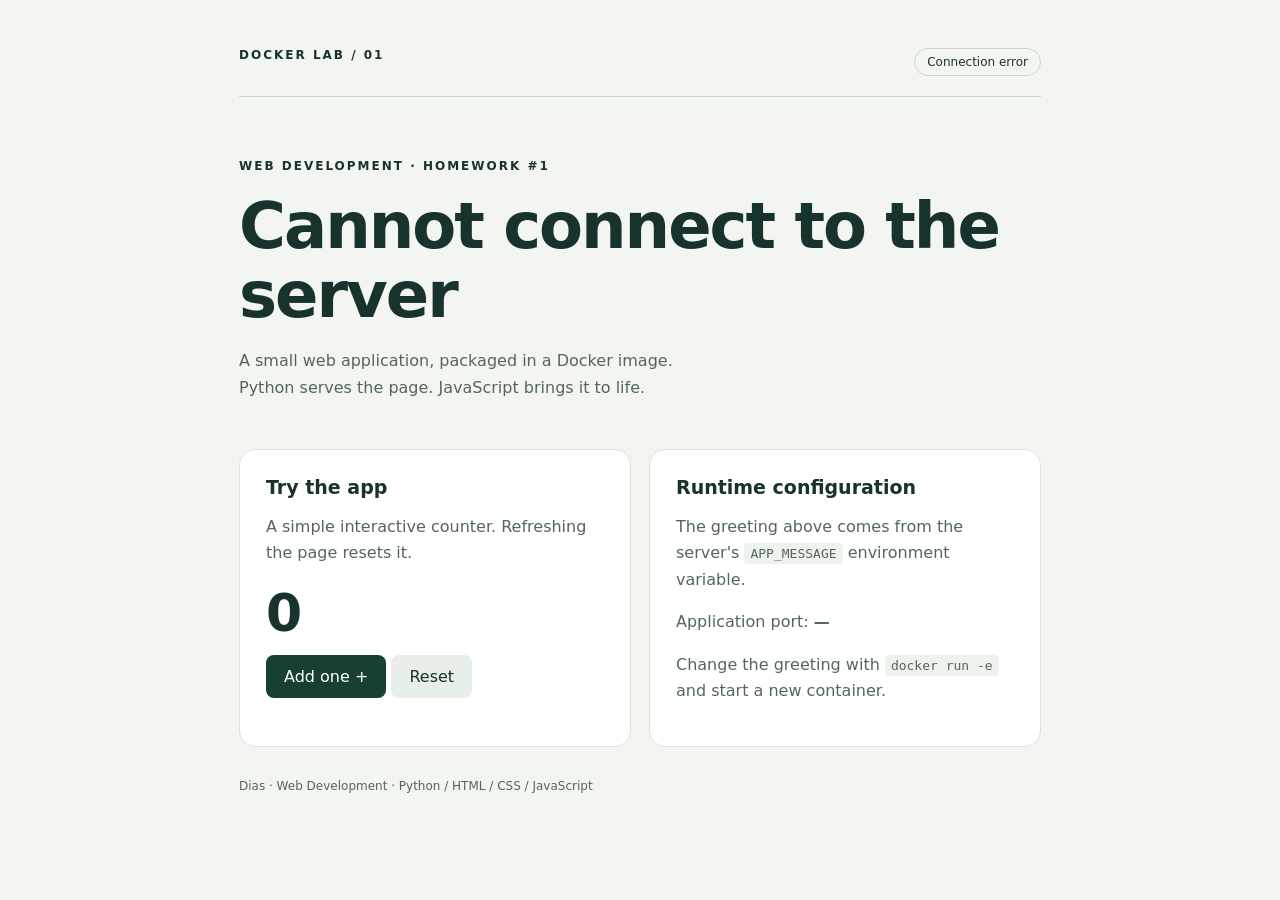
==== index.html @ 15c28662 "Add containerized web application and Docker verification" ====
<!DOCTYPE html>
<html lang="en">
<head>
  <meta charset="utf-8">
  <meta name="viewport" content="width=device-width, initial-scale=1">
  <title>Docker Lab | Homework 1</title>
  <style>
    * { box-sizing: border-box; }
    body { margin: 0; background: #f3f5f0; color: #18332d; font-family: system-ui, sans-serif; }
    main { max-width: 850px; margin: 0 auto; padding: 48px 24px; }
    header { display: flex; justify-content: space-between; gap: 16px; border-bottom: 1px solid #ccd5ce; padding-bottom: 20px; }
    .label { font-size: 12px; font-weight: 700; letter-spacing: 2px; text-transform: uppercase; }
    .badge { border: 1px solid #ccd5ce; padding: 6px 12px; border-radius: 30px; font-size: 12px; }
    .hero { padding: 58px 0 32px; }
    h1 { font-size: clamp(36px, 7vw, 64px); line-height: 1.08; letter-spacing: -2px; margin: 18px 0; overflow-wrap: anywhere; }
    p { color: #52665f; line-height: 1.65; }
    .grid { display: grid; grid-template-columns: 1fr 1fr; gap: 18px; }
    section.card { background: white; padding: 26px; border: 1px solid #dce3dd; border-radius: 16px; }
    h2 { font-size: 19px; margin: 0 0 12px; }
    code { background: #edf2ed; padding: 3px 6px; border-radius: 4px; }
    .number { display: block; font-size: 52px; font-weight: 700; margin: 12px 0; }
    button { background: #183f34; color: white; border: 0; border-radius: 8px; padding: 12px 18px; cursor: pointer; font: inherit; }
    button:hover { background: #29604f; }
    button:focus-visible { outline: 3px solid #c28b34; outline-offset: 3px; }
    .secondary { background: #e8eee8; color: #18332d; }
    .secondary:hover { background: #d6e0d6; }
    footer { margin-top: 32px; font-size: 12px; color: #52665f; }
    @media (max-width: 580px) { .grid { grid-template-columns: 1fr; } header { align-items: center; } }
  </style>
</head>
<body>
  <main>
    <header><span class="label">Docker Lab / 01</span><span class="badge" id="status">Connecting…</span></header>
    <div class="hero">
      <span class="label">Web Development · Homework #1</span>
      <h1 id="message">Loading your greeting…</h1>
      <p>A small web application, packaged in a Docker image.<br>Python serves the page. JavaScript brings it to life.</p>
    </div>
    <div class="grid">
      <section class="card">
        <h2>Try the app</h2>
        <p>A simple interactive counter. Refreshing the page resets it.</p>
        <output class="number" id="count" aria-live="polite">0</output>
        <button id="increment" type="button">Add one +</button>
        <button id="reset" class="secondary" type="button">Reset</button>
      </section>
      <section class="card">
        <h2>Runtime configuration</h2>
        <p>The greeting above comes from the server's <code>APP_MESSAGE</code> environment variable.</p>
        <p>Application port: <strong id="port">—</strong></p>
        <p>Change the greeting with <code>docker run -e</code> and start a new container.</p>
      </section>
    </div>
    <footer>Dias · Web Development · Python / HTML / CSS / JavaScript</footer>
  </main>
  <script>
    let count = 0;
    const output = document.getElementById('count');
    document.getElementById('increment').addEventListener('click', () => { output.textContent = ++count; });
    document.getElementById('reset').addEventListener('click', () => { count = 0; output.textContent = count; });
    async function loadInfo() {
      try {
        const response = await fetch('/api/info');
        if (!response.ok) throw new Error('Server unavailable');
        const info = await response.json();
        document.getElementById('message').textContent = info.message;
        document.getElementById('port').textContent = info.port;
        document.getElementById('status').textContent = 'Server connected';
      } catch (error) {
        document.getElementById('message').textContent = 'Cannot connect to the server';
        document.getElementById('status').textContent = 'Connection error';
      }
    }
    loadInfo();
  </script>
</body>
</html>
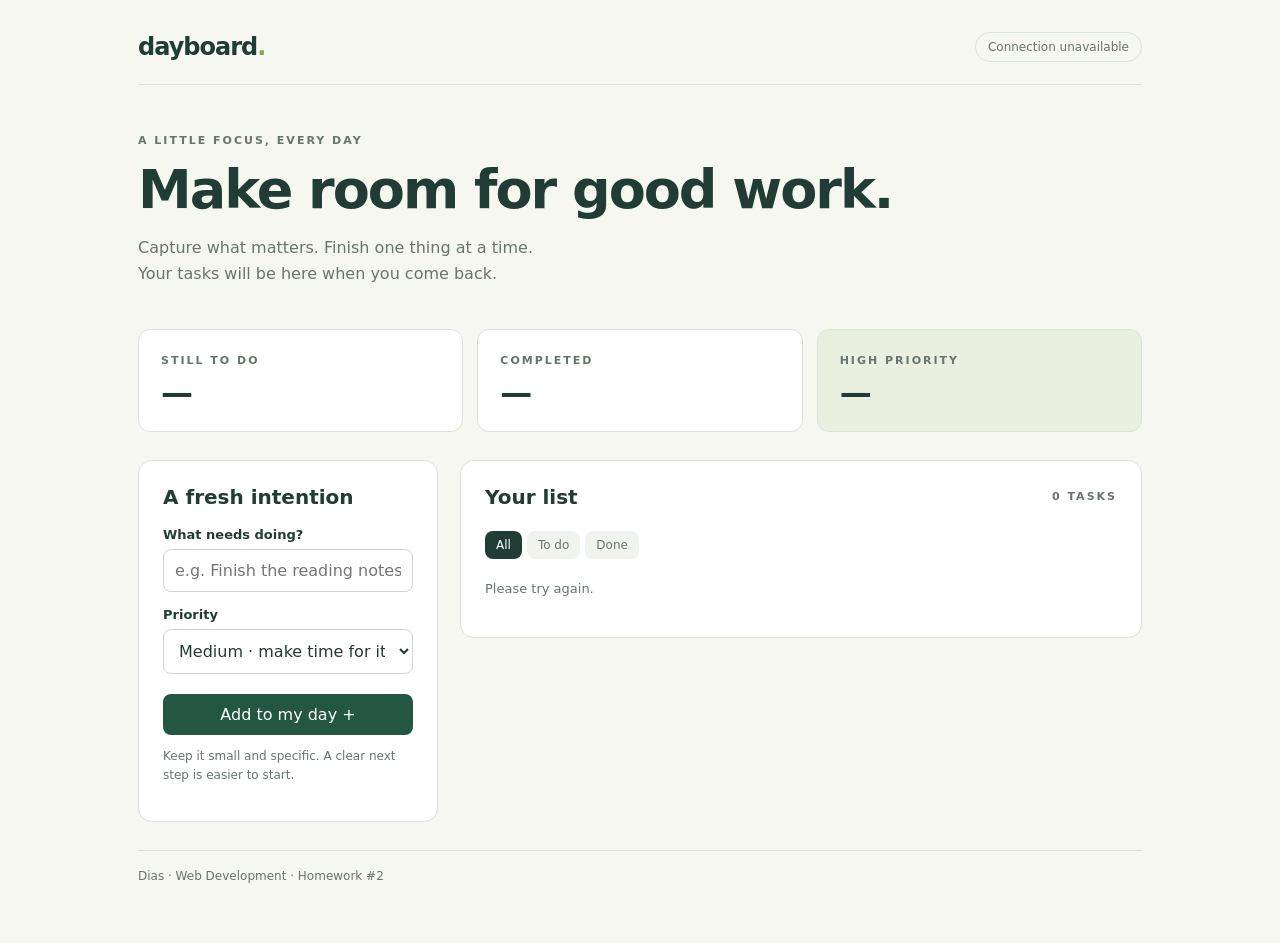
==== commit 2e3a4edd: "Extend web homework with Compose, PostgreSQL and persistent task board" ====
--- a/index.html
+++ b/index.html
@@ -1,77 +1,23 @@
-<!DOCTYPE html>
-<html lang="en">
-<head>
-  <meta charset="utf-8">
-  <meta name="viewport" content="width=device-width, initial-scale=1">
-  <title>Docker Lab | Homework 1</title>
-  <style>
-    * { box-sizing: border-box; }
-    body { margin: 0; background: #f3f5f0; color: #18332d; font-family: system-ui, sans-serif; }
-    main { max-width: 850px; margin: 0 auto; padding: 48px 24px; }
-    header { display: flex; justify-content: space-between; gap: 16px; border-bottom: 1px solid #ccd5ce; padding-bottom: 20px; }
-    .label { font-size: 12px; font-weight: 700; letter-spacing: 2px; text-transform: uppercase; }
-    .badge { border: 1px solid #ccd5ce; padding: 6px 12px; border-radius: 30px; font-size: 12px; }
-    .hero { padding: 58px 0 32px; }
-    h1 { font-size: clamp(36px, 7vw, 64px); line-height: 1.08; letter-spacing: -2px; margin: 18px 0; overflow-wrap: anywhere; }
-    p { color: #52665f; line-height: 1.65; }
-    .grid { display: grid; grid-template-columns: 1fr 1fr; gap: 18px; }
-    section.card { background: white; padding: 26px; border: 1px solid #dce3dd; border-radius: 16px; }
-    h2 { font-size: 19px; margin: 0 0 12px; }
-    code { background: #edf2ed; padding: 3px 6px; border-radius: 4px; }
-    .number { display: block; font-size: 52px; font-weight: 700; margin: 12px 0; }
-    button { background: #183f34; color: white; border: 0; border-radius: 8px; padding: 12px 18px; cursor: pointer; font: inherit; }
-    button:hover { background: #29604f; }
-    button:focus-visible { outline: 3px solid #c28b34; outline-offset: 3px; }
-    .secondary { background: #e8eee8; color: #18332d; }
-    .secondary:hover { background: #d6e0d6; }
-    footer { margin-top: 32px; font-size: 12px; color: #52665f; }
-    @media (max-width: 580px) { .grid { grid-template-columns: 1fr; } header { align-items: center; } }
-  </style>
-</head>
-<body>
-  <main>
-    <header><span class="label">Docker Lab / 01</span><span class="badge" id="status">Connecting…</span></header>
-    <div class="hero">
-      <span class="label">Web Development · Homework #1</span>
-      <h1 id="message">Loading your greeting…</h1>
-      <p>A small web application, packaged in a Docker image.<br>Python serves the page. JavaScript brings it to life.</p>
-    </div>
-    <div class="grid">
-      <section class="card">
-        <h2>Try the app</h2>
-        <p>A simple interactive counter. Refreshing the page resets it.</p>
-        <output class="number" id="count" aria-live="polite">0</output>
-        <button id="increment" type="button">Add one +</button>
-        <button id="reset" class="secondary" type="button">Reset</button>
-      </section>
-      <section class="card">
-        <h2>Runtime configuration</h2>
-        <p>The greeting above comes from the server's <code>APP_MESSAGE</code> environment variable.</p>
-        <p>Application port: <strong id="port">—</strong></p>
-        <p>Change the greeting with <code>docker run -e</code> and start a new container.</p>
-      </section>
-    </div>
-    <footer>Dias · Web Development · Python / HTML / CSS / JavaScript</footer>
-  </main>
-  <script>
-    let count = 0;
-    const output = document.getElementById('count');
-    document.getElementById('increment').addEventListener('click', () => { output.textContent = ++count; });
-    document.getElementById('reset').addEventListener('click', () => { count = 0; output.textContent = count; });
-    async function loadInfo() {
-      try {
-        const response = await fetch('/api/info');
-        if (!response.ok) throw new Error('Server unavailable');
-        const info = await response.json();
-        document.getElementById('message').textContent = info.message;
-        document.getElementById('port').textContent = info.port;
-        document.getElementById('status').textContent = 'Server connected';
-      } catch (error) {
-        document.getElementById('message').textContent = 'Cannot connect to the server';
-        document.getElementById('status').textContent = 'Connection error';
-      }
-    }
-    loadInfo();
-  </script>
-</body>
-</html>
+﻿<!doctype html>
+<html lang="en"><head>
+<meta charset="utf-8"><meta name="viewport" content="width=device-width,initial-scale=1"><title>Dayboard · A little focus, every day</title>
+<style>
+:root{--ink:#213c35;--muted:#68756c;--line:#dce3d8;--paper:#f6f7f1;--accent:#235744}*{box-sizing:border-box}body{margin:0;background:var(--paper);color:var(--ink);font:16px system-ui,sans-serif}main{max-width:1060px;margin:auto;padding:32px 28px 60px}header{display:flex;align-items:center;justify-content:space-between;border-bottom:1px solid var(--line);padding-bottom:22px}.brand{font-weight:800;letter-spacing:-1px;font-size:24px}.brand span{color:#89a25b}.status{font-size:12px;border:1px solid var(--line);border-radius:30px;padding:7px 12px;color:var(--muted)}.eyebrow{font-size:11px;letter-spacing:2px;text-transform:uppercase;font-weight:700;color:var(--muted)}.hero{padding:44px 0 26px}h1{font-size:clamp(32px,5vw,54px);letter-spacing:-2px;line-height:1.1;margin:12px 0}p{color:var(--muted);line-height:1.6}h2{font-size:20px;margin:0 0 18px}.stats{display:grid;grid-template-columns:repeat(3,1fr);gap:14px;margin-bottom:28px}.stat{border:1px solid var(--line);border-radius:12px;padding:19px 22px;background:white}.stat strong{font-size:32px;display:block;margin-top:6px}.stat:last-child{background:#eaf0df}.layout{display:grid;grid-template-columns:300px 1fr;gap:22px;align-items:start}.card{background:white;border:1px solid var(--line);border-radius:14px;padding:24px}label{display:block;font-size:13px;font-weight:600;margin:15px 0 7px}input,select{font:inherit;width:100%;border:1px solid #cdd7cc;border-radius:8px;padding:11px;background:white;color:var(--ink)}button{font:inherit;border:0;border-radius:8px;padding:11px 15px;cursor:pointer;background:var(--accent);color:white}button:hover{filter:brightness(1.12)}button:disabled{opacity:.5;cursor:wait}button:focus-visible,input:focus-visible,select:focus-visible{outline:3px solid #d0ab53;outline-offset:3px}.submit{width:100%;margin-top:20px}.note{font-size:12px;line-height:1.6}.list-head{display:flex;justify-content:space-between;align-items:center;gap:12px}.list-head h2{margin:0}.filters{display:flex;gap:5px;margin:22px 0}.filter{font-size:12px;padding:7px 11px;color:var(--muted);background:#f1f4ed}.filter.active{background:var(--ink);color:white}.tasks{list-style:none;padding:0;margin:0}.task{display:flex;gap:12px;align-items:center;border-top:1px solid #ecf0e7;padding:16px 0}.toggle{padding:0;flex:0 0 24px;height:24px;border:1px solid #bbcabc;background:white;color:var(--ink)}.done .toggle{background:var(--accent);color:white}.task-body{flex:1;min-width:0}.task-title{display:block;overflow-wrap:anywhere;font-size:15px}.done .task-title{text-decoration:line-through;color:var(--muted)}.priority{display:inline-block;font-size:10px;padding:3px 7px;border-radius:5px;margin-top:5px;background:#f0f3eb;text-transform:uppercase;letter-spacing:.6px}.priority.high{background:#fbede1;color:#a3511d}.remove{background:transparent;color:#7d8b80;padding:5px;font-size:20px}.empty{text-align:center;padding:28px 10px;color:var(--muted);font-size:14px}#feedback{min-height:22px;margin:10px 0;color:var(--muted);font-size:13px}footer{font-size:12px;color:var(--muted);margin-top:28px;border-top:1px solid var(--line);padding-top:18px}@media(max-width:700px){main{padding:24px 18px}.layout{grid-template-columns:1fr}.stats{gap:8px}.stat{padding:14px 12px}.eyebrow{letter-spacing:1px;font-size:10px}h1{letter-spacing:-1px}.hero{padding-top:30px}}
+</style></head><body><main>
+<header><div class="brand">dayboard<span>.</span></div><span class="status" id="status">Connecting…</span></header>
+<section class="hero"><span class="eyebrow">A little focus, every day</span><h1 id="message">Make room for good work.</h1><p>Capture what matters. Finish one thing at a time.<br>Your tasks will be here when you come back.</p></section>
+<section class="stats" aria-label="Task statistics"><div class="stat"><span class="eyebrow">Still to do</span><strong id="remaining">—</strong></div><div class="stat"><span class="eyebrow">Completed</span><strong id="completed">—</strong></div><div class="stat"><span class="eyebrow">High priority</span><strong id="urgent">—</strong></div></section>
+<div class="layout"><section class="card"><h2>A fresh intention</h2><form id="form"><label for="title">What needs doing?</label><input id="title" name="title" maxlength="120" required placeholder="e.g. Finish the reading notes"><label for="priority">Priority</label><select id="priority" name="priority"><option value="medium">Medium · make time for it</option><option value="high">High · start here</option><option value="low">Low · when there's room</option></select><button class="submit" id="add" type="submit">Add to my day +</button></form><p class="note">Keep it small and specific. A clear next step is easier to start.</p></section>
+<section class="card"><div class="list-head"><h2>Your list</h2><span class="eyebrow" id="total">0 tasks</span></div><div class="filters" aria-label="Filter tasks"><button class="filter active" data-filter="all" type="button" aria-pressed="true">All</button><button class="filter" data-filter="open" type="button" aria-pressed="false">To do</button><button class="filter" data-filter="done" type="button" aria-pressed="false">Done</button></div><ul class="tasks" id="tasks"></ul><div id="feedback" role="status" aria-live="polite"></div></section></div>
+<footer>Dias · Web Development · Homework #2</footer></main>
+<script>
+let tasks=[],filter='all';
+const feedback=document.getElementById('feedback');
+async function api(path,options={}){const response=await fetch(path,{...options,headers:{'Content-Type':'application/json',...options.headers}});if(!response.ok){const data=await response.json().catch(()=>({}));throw new Error(data.error||'Please try again.')}return response.status===204?null:response.json()}
+function render(){const list=document.getElementById('tasks');list.replaceChildren();const visible=tasks.filter(t=>filter==='all'||(filter==='done'?t.completed:!t.completed));if(!visible.length){const li=document.createElement('li');li.className='empty';li.textContent=tasks.length?'No tasks in this view.':'A clear page, a fresh start. Add your first task.';list.append(li)}for(const task of visible){const li=document.createElement('li');li.className='task'+(task.completed?' done':'');const toggle=document.createElement('button');toggle.className='toggle';toggle.type='button';toggle.textContent=task.completed?'✓':'';toggle.setAttribute('aria-label',(task.completed?'Reopen ':'Complete ')+task.title);toggle.setAttribute('aria-pressed',String(task.completed));toggle.onclick=()=>mutate(`/api/tasks/${task.id}`,{method:'PATCH',body:JSON.stringify({completed:!task.completed})},toggle);const body=document.createElement('div');body.className='task-body';const title=document.createElement('span');title.className='task-title';title.textContent=task.title;const priority=document.createElement('span');priority.className='priority '+task.priority;priority.textContent=task.priority;body.append(title,priority);const remove=document.createElement('button');remove.className='remove';remove.type='button';remove.textContent='×';remove.setAttribute('aria-label','Delete '+task.title);remove.onclick=()=>mutate(`/api/tasks/${task.id}`,{method:'DELETE'},remove);li.append(toggle,body,remove);list.append(li)}}
+async function refresh(){const [data,stats]=await Promise.all([api('/api/tasks'),api('/api/stats')]);tasks=data.tasks;for(const key of ['remaining','completed','urgent'])document.getElementById(key).textContent=stats[key];document.getElementById('total').textContent=stats.total+' tasks';render();document.getElementById('status').textContent='Ready for your day'}
+async function mutate(path,options,button){button.disabled=true;feedback.textContent='Saving…';try{await api(path,options);await refresh();feedback.textContent='Saved.';return true}catch(error){feedback.textContent=error.message;return false}finally{button.disabled=false}}
+document.getElementById('form').onsubmit=async(event)=>{event.preventDefault();const title=document.getElementById('title');if(!title.value.trim()){feedback.textContent='Please give your task a title.';return}if(await mutate('/api/tasks',{method:'POST',body:JSON.stringify({title:title.value,priority:document.getElementById('priority').value})},document.getElementById('add'))){title.value='';title.focus()}};
+document.querySelectorAll('.filter').forEach(button=>button.onclick=()=>{filter=button.dataset.filter;document.querySelectorAll('.filter').forEach(b=>{b.classList.toggle('active',b===button);b.setAttribute('aria-pressed',String(b===button))});render()});
+async function start(){try{const info=await api('/api/info');document.getElementById('message').textContent=info.message;await refresh()}catch(error){document.getElementById('status').textContent='Connection unavailable';feedback.textContent=error.message}}start();
+</script></body></html>
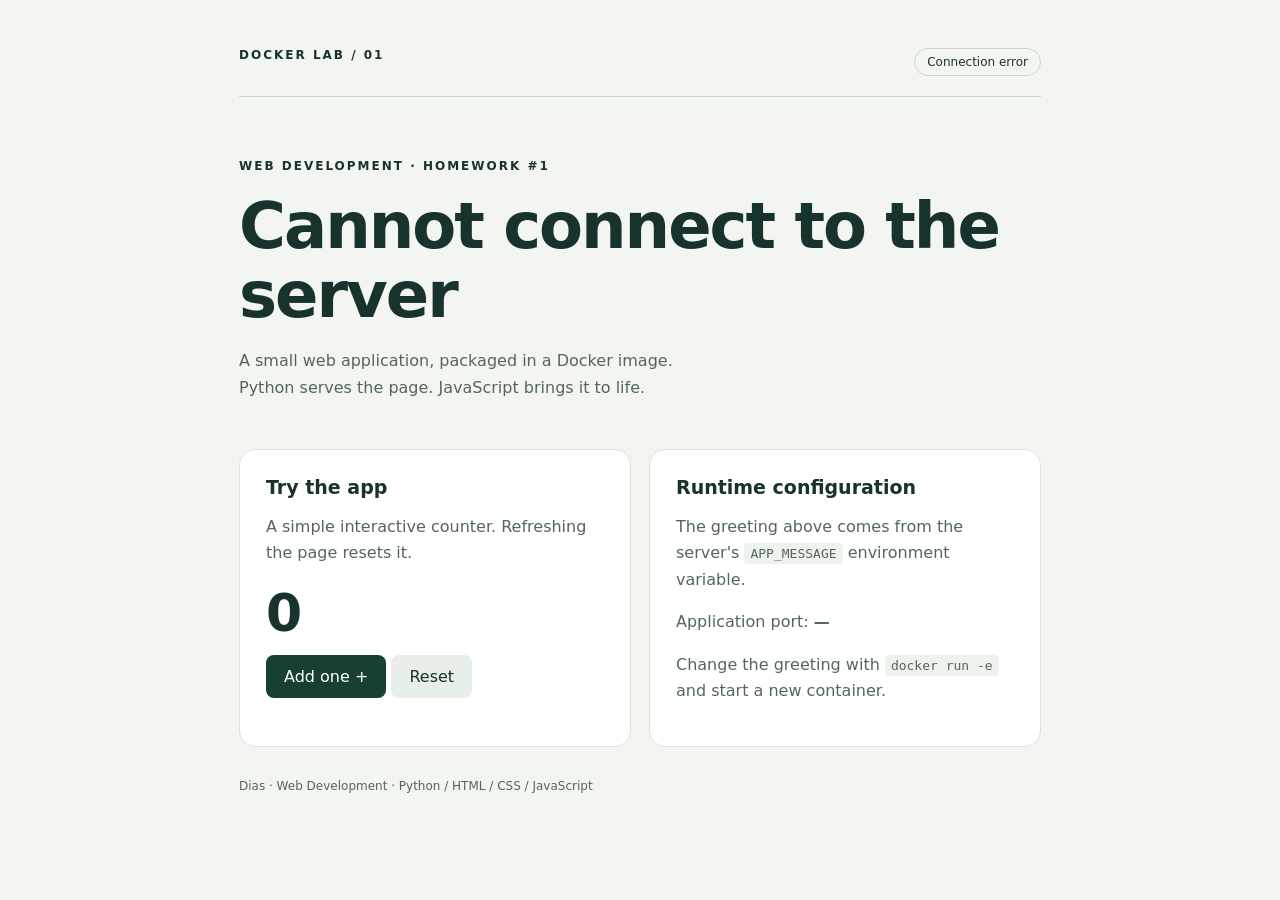
==== commit 166510e1: "Revert "Extend web homework with Compose, PostgreSQL and persistent task board" This reverts commit " ====
--- a/index.html
+++ b/index.html
@@ -1,23 +1,77 @@
-﻿<!doctype html>
-<html lang="en"><head>
-<meta charset="utf-8"><meta name="viewport" content="width=device-width,initial-scale=1"><title>Dayboard · A little focus, every day</title>
-<style>
-:root{--ink:#213c35;--muted:#68756c;--line:#dce3d8;--paper:#f6f7f1;--accent:#235744}*{box-sizing:border-box}body{margin:0;background:var(--paper);color:var(--ink);font:16px system-ui,sans-serif}main{max-width:1060px;margin:auto;padding:32px 28px 60px}header{display:flex;align-items:center;justify-content:space-between;border-bottom:1px solid var(--line);padding-bottom:22px}.brand{font-weight:800;letter-spacing:-1px;font-size:24px}.brand span{color:#89a25b}.status{font-size:12px;border:1px solid var(--line);border-radius:30px;padding:7px 12px;color:var(--muted)}.eyebrow{font-size:11px;letter-spacing:2px;text-transform:uppercase;font-weight:700;color:var(--muted)}.hero{padding:44px 0 26px}h1{font-size:clamp(32px,5vw,54px);letter-spacing:-2px;line-height:1.1;margin:12px 0}p{color:var(--muted);line-height:1.6}h2{font-size:20px;margin:0 0 18px}.stats{display:grid;grid-template-columns:repeat(3,1fr);gap:14px;margin-bottom:28px}.stat{border:1px solid var(--line);border-radius:12px;padding:19px 22px;background:white}.stat strong{font-size:32px;display:block;margin-top:6px}.stat:last-child{background:#eaf0df}.layout{display:grid;grid-template-columns:300px 1fr;gap:22px;align-items:start}.card{background:white;border:1px solid var(--line);border-radius:14px;padding:24px}label{display:block;font-size:13px;font-weight:600;margin:15px 0 7px}input,select{font:inherit;width:100%;border:1px solid #cdd7cc;border-radius:8px;padding:11px;background:white;color:var(--ink)}button{font:inherit;border:0;border-radius:8px;padding:11px 15px;cursor:pointer;background:var(--accent);color:white}button:hover{filter:brightness(1.12)}button:disabled{opacity:.5;cursor:wait}button:focus-visible,input:focus-visible,select:focus-visible{outline:3px solid #d0ab53;outline-offset:3px}.submit{width:100%;margin-top:20px}.note{font-size:12px;line-height:1.6}.list-head{display:flex;justify-content:space-between;align-items:center;gap:12px}.list-head h2{margin:0}.filters{display:flex;gap:5px;margin:22px 0}.filter{font-size:12px;padding:7px 11px;color:var(--muted);background:#f1f4ed}.filter.active{background:var(--ink);color:white}.tasks{list-style:none;padding:0;margin:0}.task{display:flex;gap:12px;align-items:center;border-top:1px solid #ecf0e7;padding:16px 0}.toggle{padding:0;flex:0 0 24px;height:24px;border:1px solid #bbcabc;background:white;color:var(--ink)}.done .toggle{background:var(--accent);color:white}.task-body{flex:1;min-width:0}.task-title{display:block;overflow-wrap:anywhere;font-size:15px}.done .task-title{text-decoration:line-through;color:var(--muted)}.priority{display:inline-block;font-size:10px;padding:3px 7px;border-radius:5px;margin-top:5px;background:#f0f3eb;text-transform:uppercase;letter-spacing:.6px}.priority.high{background:#fbede1;color:#a3511d}.remove{background:transparent;color:#7d8b80;padding:5px;font-size:20px}.empty{text-align:center;padding:28px 10px;color:var(--muted);font-size:14px}#feedback{min-height:22px;margin:10px 0;color:var(--muted);font-size:13px}footer{font-size:12px;color:var(--muted);margin-top:28px;border-top:1px solid var(--line);padding-top:18px}@media(max-width:700px){main{padding:24px 18px}.layout{grid-template-columns:1fr}.stats{gap:8px}.stat{padding:14px 12px}.eyebrow{letter-spacing:1px;font-size:10px}h1{letter-spacing:-1px}.hero{padding-top:30px}}
-</style></head><body><main>
-<header><div class="brand">dayboard<span>.</span></div><span class="status" id="status">Connecting…</span></header>
-<section class="hero"><span class="eyebrow">A little focus, every day</span><h1 id="message">Make room for good work.</h1><p>Capture what matters. Finish one thing at a time.<br>Your tasks will be here when you come back.</p></section>
-<section class="stats" aria-label="Task statistics"><div class="stat"><span class="eyebrow">Still to do</span><strong id="remaining">—</strong></div><div class="stat"><span class="eyebrow">Completed</span><strong id="completed">—</strong></div><div class="stat"><span class="eyebrow">High priority</span><strong id="urgent">—</strong></div></section>
-<div class="layout"><section class="card"><h2>A fresh intention</h2><form id="form"><label for="title">What needs doing?</label><input id="title" name="title" maxlength="120" required placeholder="e.g. Finish the reading notes"><label for="priority">Priority</label><select id="priority" name="priority"><option value="medium">Medium · make time for it</option><option value="high">High · start here</option><option value="low">Low · when there's room</option></select><button class="submit" id="add" type="submit">Add to my day +</button></form><p class="note">Keep it small and specific. A clear next step is easier to start.</p></section>
-<section class="card"><div class="list-head"><h2>Your list</h2><span class="eyebrow" id="total">0 tasks</span></div><div class="filters" aria-label="Filter tasks"><button class="filter active" data-filter="all" type="button" aria-pressed="true">All</button><button class="filter" data-filter="open" type="button" aria-pressed="false">To do</button><button class="filter" data-filter="done" type="button" aria-pressed="false">Done</button></div><ul class="tasks" id="tasks"></ul><div id="feedback" role="status" aria-live="polite"></div></section></div>
-<footer>Dias · Web Development · Homework #2</footer></main>
-<script>
-let tasks=[],filter='all';
-const feedback=document.getElementById('feedback');
-async function api(path,options={}){const response=await fetch(path,{...options,headers:{'Content-Type':'application/json',...options.headers}});if(!response.ok){const data=await response.json().catch(()=>({}));throw new Error(data.error||'Please try again.')}return response.status===204?null:response.json()}
-function render(){const list=document.getElementById('tasks');list.replaceChildren();const visible=tasks.filter(t=>filter==='all'||(filter==='done'?t.completed:!t.completed));if(!visible.length){const li=document.createElement('li');li.className='empty';li.textContent=tasks.length?'No tasks in this view.':'A clear page, a fresh start. Add your first task.';list.append(li)}for(const task of visible){const li=document.createElement('li');li.className='task'+(task.completed?' done':'');const toggle=document.createElement('button');toggle.className='toggle';toggle.type='button';toggle.textContent=task.completed?'✓':'';toggle.setAttribute('aria-label',(task.completed?'Reopen ':'Complete ')+task.title);toggle.setAttribute('aria-pressed',String(task.completed));toggle.onclick=()=>mutate(`/api/tasks/${task.id}`,{method:'PATCH',body:JSON.stringify({completed:!task.completed})},toggle);const body=document.createElement('div');body.className='task-body';const title=document.createElement('span');title.className='task-title';title.textContent=task.title;const priority=document.createElement('span');priority.className='priority '+task.priority;priority.textContent=task.priority;body.append(title,priority);const remove=document.createElement('button');remove.className='remove';remove.type='button';remove.textContent='×';remove.setAttribute('aria-label','Delete '+task.title);remove.onclick=()=>mutate(`/api/tasks/${task.id}`,{method:'DELETE'},remove);li.append(toggle,body,remove);list.append(li)}}
-async function refresh(){const [data,stats]=await Promise.all([api('/api/tasks'),api('/api/stats')]);tasks=data.tasks;for(const key of ['remaining','completed','urgent'])document.getElementById(key).textContent=stats[key];document.getElementById('total').textContent=stats.total+' tasks';render();document.getElementById('status').textContent='Ready for your day'}
-async function mutate(path,options,button){button.disabled=true;feedback.textContent='Saving…';try{await api(path,options);await refresh();feedback.textContent='Saved.';return true}catch(error){feedback.textContent=error.message;return false}finally{button.disabled=false}}
-document.getElementById('form').onsubmit=async(event)=>{event.preventDefault();const title=document.getElementById('title');if(!title.value.trim()){feedback.textContent='Please give your task a title.';return}if(await mutate('/api/tasks',{method:'POST',body:JSON.stringify({title:title.value,priority:document.getElementById('priority').value})},document.getElementById('add'))){title.value='';title.focus()}};
-document.querySelectorAll('.filter').forEach(button=>button.onclick=()=>{filter=button.dataset.filter;document.querySelectorAll('.filter').forEach(b=>{b.classList.toggle('active',b===button);b.setAttribute('aria-pressed',String(b===button))});render()});
-async function start(){try{const info=await api('/api/info');document.getElementById('message').textContent=info.message;await refresh()}catch(error){document.getElementById('status').textContent='Connection unavailable';feedback.textContent=error.message}}start();
-</script></body></html>
+<!DOCTYPE html>
+<html lang="en">
+<head>
+  <meta charset="utf-8">
+  <meta name="viewport" content="width=device-width, initial-scale=1">
+  <title>Docker Lab | Homework 1</title>
+  <style>
+    * { box-sizing: border-box; }
+    body { margin: 0; background: #f3f5f0; color: #18332d; font-family: system-ui, sans-serif; }
+    main { max-width: 850px; margin: 0 auto; padding: 48px 24px; }
+    header { display: flex; justify-content: space-between; gap: 16px; border-bottom: 1px solid #ccd5ce; padding-bottom: 20px; }
+    .label { font-size: 12px; font-weight: 700; letter-spacing: 2px; text-transform: uppercase; }
+    .badge { border: 1px solid #ccd5ce; padding: 6px 12px; border-radius: 30px; font-size: 12px; }
+    .hero { padding: 58px 0 32px; }
+    h1 { font-size: clamp(36px, 7vw, 64px); line-height: 1.08; letter-spacing: -2px; margin: 18px 0; overflow-wrap: anywhere; }
+    p { color: #52665f; line-height: 1.65; }
+    .grid { display: grid; grid-template-columns: 1fr 1fr; gap: 18px; }
+    section.card { background: white; padding: 26px; border: 1px solid #dce3dd; border-radius: 16px; }
+    h2 { font-size: 19px; margin: 0 0 12px; }
+    code { background: #edf2ed; padding: 3px 6px; border-radius: 4px; }
+    .number { display: block; font-size: 52px; font-weight: 700; margin: 12px 0; }
+    button { background: #183f34; color: white; border: 0; border-radius: 8px; padding: 12px 18px; cursor: pointer; font: inherit; }
+    button:hover { background: #29604f; }
+    button:focus-visible { outline: 3px solid #c28b34; outline-offset: 3px; }
+    .secondary { background: #e8eee8; color: #18332d; }
+    .secondary:hover { background: #d6e0d6; }
+    footer { margin-top: 32px; font-size: 12px; color: #52665f; }
+    @media (max-width: 580px) { .grid { grid-template-columns: 1fr; } header { align-items: center; } }
+  </style>
+</head>
+<body>
+  <main>
+    <header><span class="label">Docker Lab / 01</span><span class="badge" id="status">Connecting…</span></header>
+    <div class="hero">
+      <span class="label">Web Development · Homework #1</span>
+      <h1 id="message">Loading your greeting…</h1>
+      <p>A small web application, packaged in a Docker image.<br>Python serves the page. JavaScript brings it to life.</p>
+    </div>
+    <div class="grid">
+      <section class="card">
+        <h2>Try the app</h2>
+        <p>A simple interactive counter. Refreshing the page resets it.</p>
+        <output class="number" id="count" aria-live="polite">0</output>
+        <button id="increment" type="button">Add one +</button>
+        <button id="reset" class="secondary" type="button">Reset</button>
+      </section>
+      <section class="card">
+        <h2>Runtime configuration</h2>
+        <p>The greeting above comes from the server's <code>APP_MESSAGE</code> environment variable.</p>
+        <p>Application port: <strong id="port">—</strong></p>
+        <p>Change the greeting with <code>docker run -e</code> and start a new container.</p>
+      </section>
+    </div>
+    <footer>Dias · Web Development · Python / HTML / CSS / JavaScript</footer>
+  </main>
+  <script>
+    let count = 0;
+    const output = document.getElementById('count');
+    document.getElementById('increment').addEventListener('click', () => { output.textContent = ++count; });
+    document.getElementById('reset').addEventListener('click', () => { count = 0; output.textContent = count; });
+    async function loadInfo() {
+      try {
+        const response = await fetch('/api/info');
+        if (!response.ok) throw new Error('Server unavailable');
+        const info = await response.json();
+        document.getElementById('message').textContent = info.message;
+        document.getElementById('port').textContent = info.port;
+        document.getElementById('status').textContent = 'Server connected';
+      } catch (error) {
+        document.getElementById('message').textContent = 'Cannot connect to the server';
+        document.getElementById('status').textContent = 'Connection error';
+      }
+    }
+    loadInfo();
+  </script>
+</body>
+</html>
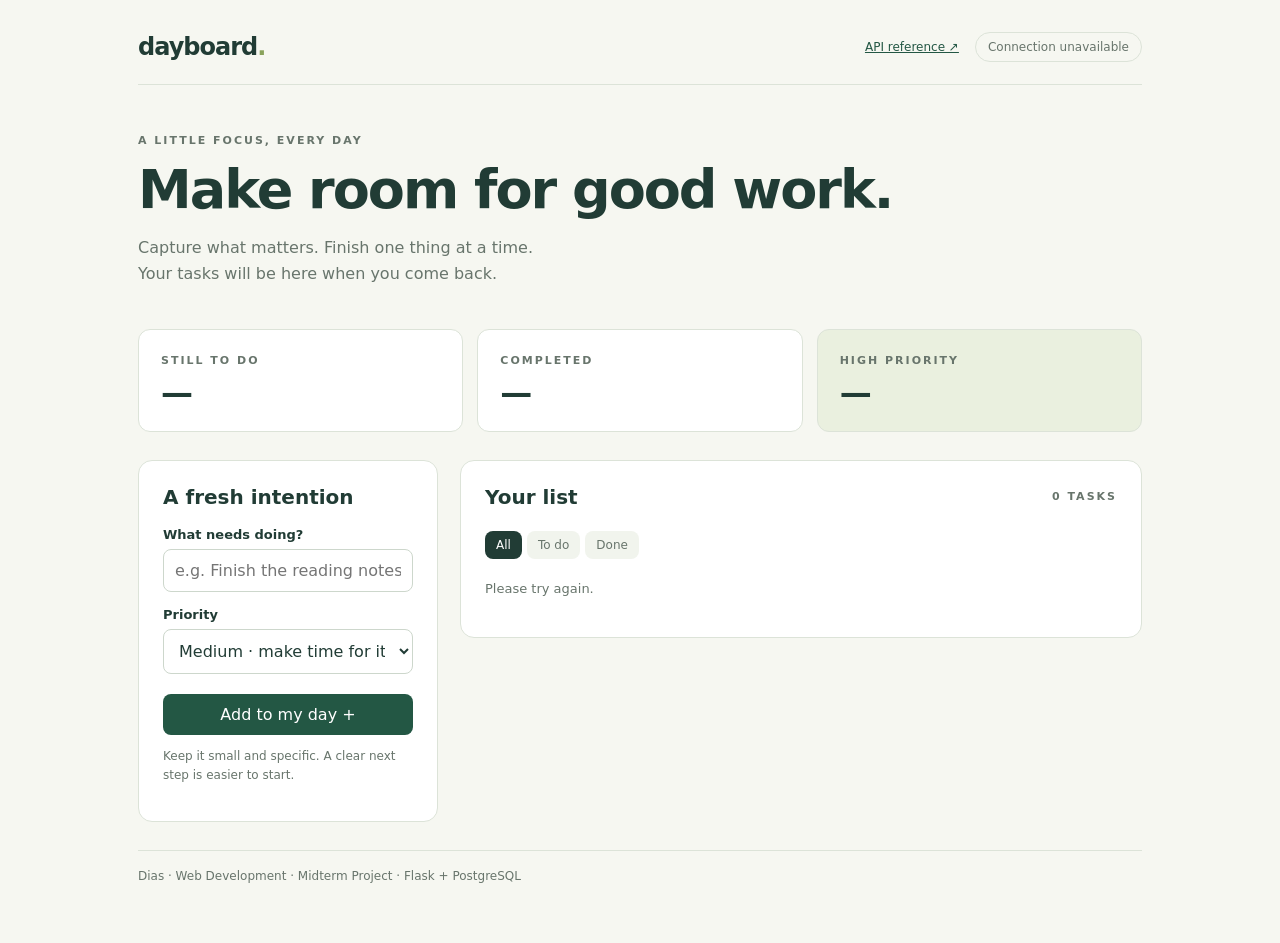
==== commit 51580d87: "Build Dayboard midterm with complete CRUD, API docs and verified Postman collection" ====
--- a/index.html
+++ b/index.html
@@ -1,77 +1,29 @@
-<!DOCTYPE html>
-<html lang="en">
-<head>
-  <meta charset="utf-8">
-  <meta name="viewport" content="width=device-width, initial-scale=1">
-  <title>Docker Lab | Homework 1</title>
-  <style>
-    * { box-sizing: border-box; }
-    body { margin: 0; background: #f3f5f0; color: #18332d; font-family: system-ui, sans-serif; }
-    main { max-width: 850px; margin: 0 auto; padding: 48px 24px; }
-    header { display: flex; justify-content: space-between; gap: 16px; border-bottom: 1px solid #ccd5ce; padding-bottom: 20px; }
-    .label { font-size: 12px; font-weight: 700; letter-spacing: 2px; text-transform: uppercase; }
-    .badge { border: 1px solid #ccd5ce; padding: 6px 12px; border-radius: 30px; font-size: 12px; }
-    .hero { padding: 58px 0 32px; }
-    h1 { font-size: clamp(36px, 7vw, 64px); line-height: 1.08; letter-spacing: -2px; margin: 18px 0; overflow-wrap: anywhere; }
-    p { color: #52665f; line-height: 1.65; }
-    .grid { display: grid; grid-template-columns: 1fr 1fr; gap: 18px; }
-    section.card { background: white; padding: 26px; border: 1px solid #dce3dd; border-radius: 16px; }
-    h2 { font-size: 19px; margin: 0 0 12px; }
-    code { background: #edf2ed; padding: 3px 6px; border-radius: 4px; }
-    .number { display: block; font-size: 52px; font-weight: 700; margin: 12px 0; }
-    button { background: #183f34; color: white; border: 0; border-radius: 8px; padding: 12px 18px; cursor: pointer; font: inherit; }
-    button:hover { background: #29604f; }
-    button:focus-visible { outline: 3px solid #c28b34; outline-offset: 3px; }
-    .secondary { background: #e8eee8; color: #18332d; }
-    .secondary:hover { background: #d6e0d6; }
-    footer { margin-top: 32px; font-size: 12px; color: #52665f; }
-    @media (max-width: 580px) { .grid { grid-template-columns: 1fr; } header { align-items: center; } }
-  </style>
-</head>
-<body>
-  <main>
-    <header><span class="label">Docker Lab / 01</span><span class="badge" id="status">Connecting…</span></header>
-    <div class="hero">
-      <span class="label">Web Development · Homework #1</span>
-      <h1 id="message">Loading your greeting…</h1>
-      <p>A small web application, packaged in a Docker image.<br>Python serves the page. JavaScript brings it to life.</p>
-    </div>
-    <div class="grid">
-      <section class="card">
-        <h2>Try the app</h2>
-        <p>A simple interactive counter. Refreshing the page resets it.</p>
-        <output class="number" id="count" aria-live="polite">0</output>
-        <button id="increment" type="button">Add one +</button>
-        <button id="reset" class="secondary" type="button">Reset</button>
-      </section>
-      <section class="card">
-        <h2>Runtime configuration</h2>
-        <p>The greeting above comes from the server's <code>APP_MESSAGE</code> environment variable.</p>
-        <p>Application port: <strong id="port">—</strong></p>
-        <p>Change the greeting with <code>docker run -e</code> and start a new container.</p>
-      </section>
-    </div>
-    <footer>Dias · Web Development · Python / HTML / CSS / JavaScript</footer>
-  </main>
-  <script>
-    let count = 0;
-    const output = document.getElementById('count');
-    document.getElementById('increment').addEventListener('click', () => { output.textContent = ++count; });
-    document.getElementById('reset').addEventListener('click', () => { count = 0; output.textContent = count; });
-    async function loadInfo() {
-      try {
-        const response = await fetch('/api/info');
-        if (!response.ok) throw new Error('Server unavailable');
-        const info = await response.json();
-        document.getElementById('message').textContent = info.message;
-        document.getElementById('port').textContent = info.port;
-        document.getElementById('status').textContent = 'Server connected';
-      } catch (error) {
-        document.getElementById('message').textContent = 'Cannot connect to the server';
-        document.getElementById('status').textContent = 'Connection error';
-      }
-    }
-    loadInfo();
-  </script>
-</body>
-</html>
+﻿<!doctype html>
+<html lang="en"><head>
+<meta charset="utf-8"><meta name="viewport" content="width=device-width,initial-scale=1"><title>Dayboard · A little focus, every day</title>
+<style>
+:root{--ink:#213c35;--muted:#68756c;--line:#dce3d8;--paper:#f6f7f1;--accent:#235744}*{box-sizing:border-box}body{margin:0;background:var(--paper);color:var(--ink);font:16px system-ui,sans-serif}main{max-width:1060px;margin:auto;padding:32px 28px 60px}header{display:flex;align-items:center;justify-content:space-between;border-bottom:1px solid var(--line);padding-bottom:22px}.brand{font-weight:800;letter-spacing:-1px;font-size:24px}.brand span{color:#89a25b}.status{font-size:12px;border:1px solid var(--line);border-radius:30px;padding:7px 12px;color:var(--muted)}.eyebrow{font-size:11px;letter-spacing:2px;text-transform:uppercase;font-weight:700;color:var(--muted)}.hero{padding:44px 0 26px}h1{font-size:clamp(32px,5vw,54px);letter-spacing:-2px;line-height:1.1;margin:12px 0}p{color:var(--muted);line-height:1.6}h2{font-size:20px;margin:0 0 18px}.stats{display:grid;grid-template-columns:repeat(3,1fr);gap:14px;margin-bottom:28px}.stat{border:1px solid var(--line);border-radius:12px;padding:19px 22px;background:white}.stat strong{font-size:32px;display:block;margin-top:6px}.stat:last-child{background:#eaf0df}.layout{display:grid;grid-template-columns:300px 1fr;gap:22px;align-items:start}.card{background:white;border:1px solid var(--line);border-radius:14px;padding:24px}label{display:block;font-size:13px;font-weight:600;margin:15px 0 7px}input,select{font:inherit;width:100%;border:1px solid #cdd7cc;border-radius:8px;padding:11px;background:white;color:var(--ink)}button{font:inherit;border:0;border-radius:8px;padding:11px 15px;cursor:pointer;background:var(--accent);color:white}button:hover{filter:brightness(1.12)}button:disabled{opacity:.5;cursor:wait}button:focus-visible,input:focus-visible,select:focus-visible{outline:3px solid #d0ab53;outline-offset:3px}.submit{width:100%;margin-top:20px}.note{font-size:12px;line-height:1.6}.list-head{display:flex;justify-content:space-between;align-items:center;gap:12px}.list-head h2{margin:0}.filters{display:flex;gap:5px;margin:22px 0}.filter{font-size:12px;padding:7px 11px;color:var(--muted);background:#f1f4ed}.filter.active{background:var(--ink);color:white}.tasks{list-style:none;padding:0;margin:0}.task{display:flex;gap:12px;align-items:center;border-top:1px solid #ecf0e7;padding:16px 0}.toggle{padding:0;flex:0 0 24px;height:24px;border:1px solid #bbcabc;background:white;color:var(--ink)}.done .toggle{background:var(--accent);color:white}.task-body{flex:1;min-width:0}.task-title{display:block;overflow-wrap:anywhere;font-size:15px}.done .task-title{text-decoration:line-through;color:var(--muted)}.priority{display:inline-block;font-size:10px;padding:3px 7px;border-radius:5px;margin-top:5px;background:#f0f3eb;text-transform:uppercase;letter-spacing:.6px}.priority.high{background:#fbede1;color:#a3511d}.remove{background:transparent;color:#7d8b80;padding:5px;font-size:20px}.empty{text-align:center;padding:28px 10px;color:var(--muted);font-size:14px}#feedback{min-height:22px;margin:10px 0;color:var(--muted);font-size:13px}footer{font-size:12px;color:var(--muted);margin-top:28px;border-top:1px solid var(--line);padding-top:18px}@media(max-width:700px){main{padding:24px 18px}.layout{grid-template-columns:1fr}.stats{gap:8px}.stat{padding:14px 12px}.eyebrow{letter-spacing:1px;font-size:10px}h1{letter-spacing:-1px}.hero{padding-top:30px}}
+</style></head><body><main>
+<header><div class="brand">dayboard<span>.</span></div><div class="header-tools"><a href="/api/openapi.json" target="_blank" rel="noopener">API reference ↗</a><span class="status" id="status">Connecting…</span></div></header>
+<section class="hero"><span class="eyebrow">A little focus, every day</span><h1 id="message">Make room for good work.</h1><p>Capture what matters. Finish one thing at a time.<br>Your tasks will be here when you come back.</p></section>
+<section class="stats" aria-label="Task statistics"><div class="stat"><span class="eyebrow">Still to do</span><strong id="remaining">—</strong></div><div class="stat"><span class="eyebrow">Completed</span><strong id="completed">—</strong></div><div class="stat"><span class="eyebrow">High priority</span><strong id="urgent">—</strong></div></section>
+<div class="layout"><section class="card"><h2>A fresh intention</h2><form id="form"><label for="title">What needs doing?</label><input id="title" name="title" maxlength="120" required placeholder="e.g. Finish the reading notes"><label for="priority">Priority</label><select id="priority" name="priority"><option value="medium">Medium · make time for it</option><option value="high">High · start here</option><option value="low">Low · when there's room</option></select><button class="submit" id="add" type="submit">Add to my day +</button></form><p class="note">Keep it small and specific. A clear next step is easier to start.</p></section>
+<section class="card"><div class="list-head"><h2>Your list</h2><span class="eyebrow" id="total">0 tasks</span></div><div class="filters" aria-label="Filter tasks"><button class="filter active" data-filter="all" type="button" aria-pressed="true">All</button><button class="filter" data-filter="open" type="button" aria-pressed="false">To do</button><button class="filter" data-filter="done" type="button" aria-pressed="false">Done</button></div><ul class="tasks" id="tasks"></ul><div id="feedback" role="status" aria-live="polite"></div></section></div>
+<footer>Dias · Web Development · Midterm Project · Flask + PostgreSQL</footer></main>
+<dialog id="edit-dialog" aria-labelledby="edit-heading"><form id="edit-form"><h2 id="edit-heading">A clearer next step</h2><p class="note">Update the task and give it the priority it needs.</p><input type="hidden" id="edit-id"><label for="edit-title">Task title</label><input id="edit-title" maxlength="120" required><label for="edit-priority">Priority</label><select id="edit-priority"><option value="low">Low</option><option value="medium">Medium</option><option value="high">High</option></select><label class="check-label"><input type="checkbox" id="edit-completed"> Mark as completed</label><p id="edit-error" role="alert"></p><div class="dialog-actions"><button type="button" class="secondary" id="cancel-edit">Cancel</button><button type="submit" id="save-edit">Save changes</button></div></form></dialog>
+<style>.header-tools{display:flex;align-items:center;gap:16px}.header-tools a{font-size:12px;color:var(--accent)}.edit{background:#f1f4ed;color:var(--ink);font-size:11px;padding:7px 9px}.task-actions{display:flex;align-items:center;gap:4px}dialog{width:min(440px,calc(100% - 32px));padding:28px;border:1px solid var(--line);border-radius:16px;color:var(--ink);box-shadow:0 24px 80px #172e3540}dialog::backdrop{background:#152f2970}.dialog-actions{display:flex;justify-content:flex-end;gap:10px;margin-top:20px}.secondary{background:#eef2e8;color:var(--ink)}.check-label{display:flex;align-items:center;gap:10px;margin-top:20px}.check-label input{width:auto}#edit-error{font-size:13px;color:#a3511d;margin:10px 0 0}dialog p{margin:0 0 16px}@media(max-width:420px){.header-tools{gap:8px}.header-tools a{font-size:10px}.task{gap:8px}.edit{padding:6px}}</style>
+<script>
+let tasks=[],filter='all';
+const feedback=document.getElementById('feedback');
+async function api(path,options={}){const response=await fetch(path,{...options,headers:{'Content-Type':'application/json',...options.headers}});if(!response.ok){const data=await response.json().catch(()=>({}));throw new Error(data.error||'Please try again.')}return response.status===204?null:response.json()}
+function render(){const list=document.getElementById('tasks');list.replaceChildren();const visible=tasks.filter(t=>filter==='all'||(filter==='done'?t.completed:!t.completed));if(!visible.length){const li=document.createElement('li');li.className='empty';li.textContent=tasks.length?'No tasks in this view.':'A clear page, a fresh start. Add your first task.';list.append(li)}for(const task of visible){const li=document.createElement('li');li.className='task'+(task.completed?' done':'');const toggle=document.createElement('button');toggle.className='toggle';toggle.type='button';toggle.textContent=task.completed?'✓':'';toggle.setAttribute('aria-label',(task.completed?'Reopen ':'Complete ')+task.title);toggle.setAttribute('aria-pressed',String(task.completed));toggle.onclick=()=>mutate(`/api/tasks/${task.id}`,{method:'PATCH',body:JSON.stringify({completed:!task.completed})},toggle);const body=document.createElement('div');body.className='task-body';const title=document.createElement('span');title.className='task-title';title.textContent=task.title;const priority=document.createElement('span');priority.className='priority '+task.priority;priority.textContent=task.priority;body.append(title,priority);const remove=document.createElement('button');remove.className='remove';remove.type='button';remove.textContent='×';remove.setAttribute('aria-label','Delete '+task.title);remove.onclick=()=>mutate(`/api/tasks/${task.id}`,{method:'DELETE'},remove);const edit=document.createElement('button');edit.className='edit';edit.type='button';edit.textContent='Edit';edit.setAttribute('aria-label','Edit '+task.title);edit.onclick=()=>openEditor(task);const actions=document.createElement('div');actions.className='task-actions';actions.append(edit,remove);li.append(toggle,body,actions);list.append(li)}}
+async function refresh(){const [data,stats]=await Promise.all([api('/api/tasks'),api('/api/stats')]);tasks=data.tasks;for(const key of ['remaining','completed','urgent'])document.getElementById(key).textContent=stats[key];document.getElementById('total').textContent=stats.total+' tasks';render();document.getElementById('status').textContent='Ready for your day'}
+async function mutate(path,options,button){button.disabled=true;feedback.textContent='Saving…';try{await api(path,options);await refresh();feedback.textContent='Saved.';return true}catch(error){feedback.textContent=error.message;return false}finally{button.disabled=false}}
+document.getElementById('form').onsubmit=async(event)=>{event.preventDefault();const title=document.getElementById('title');if(!title.value.trim()){feedback.textContent='Please give your task a title.';return}if(await mutate('/api/tasks',{method:'POST',body:JSON.stringify({title:title.value,priority:document.getElementById('priority').value})},document.getElementById('add'))){title.value='';title.focus()}};
+document.querySelectorAll('.filter').forEach(button=>button.onclick=()=>{filter=button.dataset.filter;document.querySelectorAll('.filter').forEach(b=>{b.classList.toggle('active',b===button);b.setAttribute('aria-pressed',String(b===button))});render()});
+const dialog=document.getElementById('edit-dialog');
+function openEditor(task){document.getElementById('edit-id').value=task.id;document.getElementById('edit-title').value=task.title;document.getElementById('edit-priority').value=task.priority;document.getElementById('edit-completed').checked=task.completed;document.getElementById('edit-error').textContent='';dialog.showModal();document.getElementById('edit-title').focus()}
+document.getElementById('cancel-edit').onclick=()=>dialog.close();
+document.getElementById('edit-form').onsubmit=async event=>{event.preventDefault();const button=document.getElementById('save-edit');button.disabled=true;try{await api('/api/tasks/'+document.getElementById('edit-id').value,{method:'PUT',body:JSON.stringify({title:document.getElementById('edit-title').value,priority:document.getElementById('edit-priority').value,completed:document.getElementById('edit-completed').checked})});await refresh();dialog.close();feedback.textContent='Changes saved.'}catch(error){document.getElementById('edit-error').textContent=error.message}finally{button.disabled=false}};
+async function start(){try{const info=await api('/api/info');document.getElementById('message').textContent=info.message;await refresh()}catch(error){document.getElementById('status').textContent='Connection unavailable';feedback.textContent=error.message}}start();
+</script></body></html>
